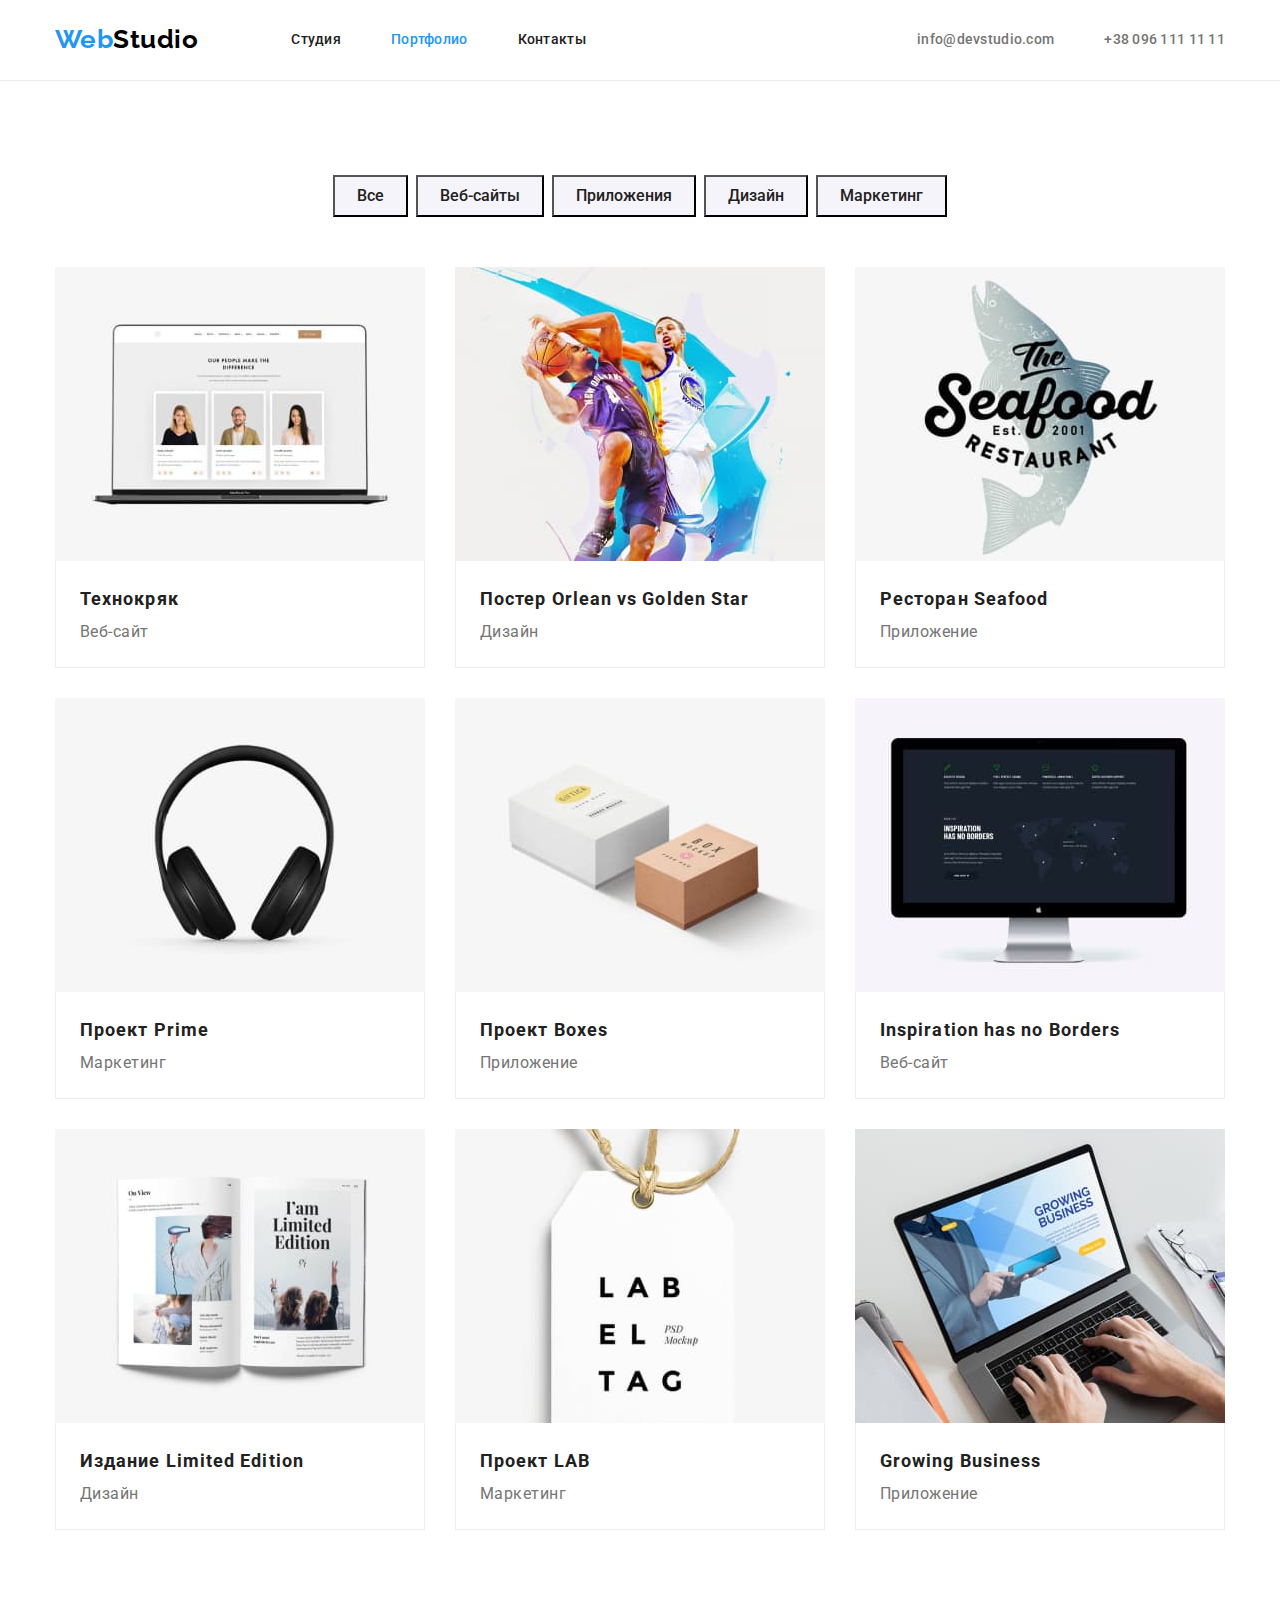
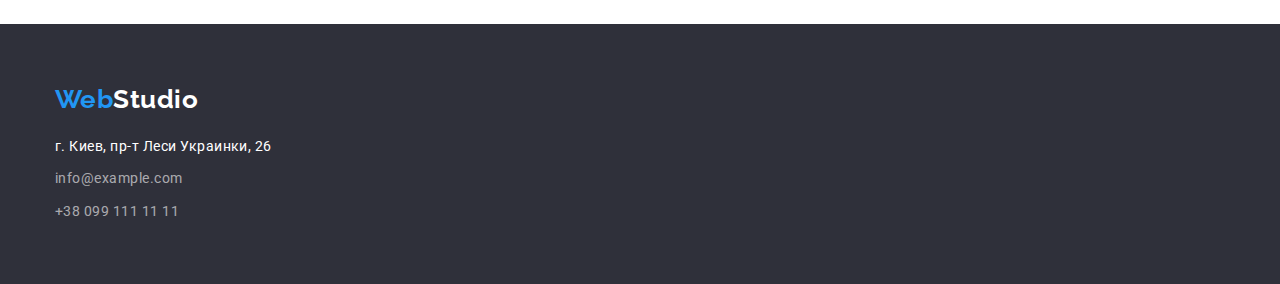
==== portfolio.html @ e8fb50bc "добавляет файлы 3 работы" ====
<!DOCTYPE html>
<html lang="ru">

<head>
    <meta charset="UTF-8">
    <meta http-equiv="X-UA-Compatible" content="IE=edge">
    <meta name="viewport" content="width=device-width, initial-scale=1.0">
    <title>Студия</title>
    <link rel="preconnect" href="https://fonts.googleapis.com">
    <link rel="preconnect" href="https://fonts.gstatic.com" crossorigin>
    <link
        href="https://fonts.googleapis.com/css2?family=Raleway:wght@700&family=Roboto:wght@400;500;700;900&display=swap"
        rel="stylesheet">
    <link rel="stylesheet"
        href="https://cdnjs.cloudflare.com/ajax/libs/modern-normalize/1.1.0/modern-normalize.min.css" />
    <link rel="stylesheet" href="./css/styles.css" />
</head>

<body>
    <header class="header">
        <div class="container header-container">
            <a class="link logo-header" href="./"><span class="accent">Web</span>Studio</a>
            <nav>
                <ul class="list header-nav">
                    <li class="header-item"><a class="link header-link" href="./">Студия</a></li>
                    <li class="header-item"><a class="link header-link current" href="./portfolio.html">Портфолио</a>
                    </li>
                    <li class="header-item"><a class="link header-link" href="">Контакты</a> </li>
                </ul>
            </nav>
            <ul class="list header-contact-list">
                <li class="header-contact-link">
                    <a class="link contact-header" href="mailto:info@devstudio.com">info@devstudio.com</a>
                </li>
                <li class="header-contact-link">
                    <a class="link contact-header" href="tel:+380961111111">+38 096 111 11 11</a>
                </li>
            </ul>
        </div>
    </header>
    <main>
        <section class="section portfolio">
            <div class="container">
                <ul class="list filter">
                    <li class="filter-item">
                        <button class="btn" type="button">Все</button>
                    </li>
                    <li class="filter-item">
                        <button class="btn" type="button">Веб-сайты</button>
                    </li>
                    <li class="filter-item">
                        <button class="btn" type="button">Приложения</button>
                    </li>
                    <li class="filter-item">
                        <button class="btn" type="button">Дизайн</button>
                    </li>
                    <li class="filter-item">
                        <button class="btn" type="button">Маркетинг</button>
                    </li>
                </ul>

                <ul class="list project">
                    <li class="project-item">
                        <a class="link"> <img src="./images/img-port1.jpg" alt="Веб-сайт" width="370" height="294">
                            <div class="card-project">
                                <h2 class="project-title">Технокряк</h2>
                                <p class="project-text">Веб-сайт</p>
                            </div>
                        </a>
                    </li>
                    <li class="project-item">
                        <a class="link"> <img src="./images/img-port2.jpg" alt="Постер" width="370" height="294">
                            <div class="card-project">
                                <h2 class="project-title">Постер <span lang="en">Orlean vs Golden Star</span></h2>
                                <p class="project-text">Дизайн</p>
                            </div>
                        </a>
                    </li>
                    <li class="project-item">
                        <a class="link"> <img src="./images/img-port3.jpg" alt="Приложение для ресторана" width="370"
                                height="294">
                            <div class="card-project">
                                <h2 class="project-title">Ресторан <span lang="en">Seafood</span></h2>
                                <p class="project-text">Приложение</p>
                            </div>
                        </a>
                    </li>
                    <li class="project-item">
                        <a class="link"> <img src="./images/img-port4.jpg" alt="Наушники" width="370" height="294">
                            <div class="card-project">
                                <h2 class="project-title">Проект <span lang="en">Prime</span></h2>
                                <p class="project-text">Маркетинг</p>
                            </div>
                        </a>
                    </li>
                    <li class="project-item">
                        <a class="link"> <img src="./images/img-port5.jpg" alt="Коробочки" width="370" height="294">
                            <div class="card-project">
                                <h2 class="project-title">Проект <span lang="en">Boxes</span></h2>
                                <p class="project-text">Приложение</p>
                            </div>
                        </a>
                    </li>
                    <li class="project-item">
                        <a class="link"> <img src="./images/img-port6.jpg" alt="Веб-сайт" width="370" height="294">
                            <div class="card-project">
                                <h2 class="project-title"><span lang="en">Inspiration has no Borders</span></h2>
                                <p class="project-text">Веб-сайт</p>
                            </div>
                        </a>
                    </li>
                    <li class="project-item">
                        <a class="link"> <img src="./images/img-port7.jpg" alt="Журнал" width="370" height="294">
                            <div class="card-project">
                                <h2 class="project-title">Издание <span lang="en">Limited Edition</span></h2>
                                <p class="project-text">Дизайн</p>
                            </div>
                        </a>
                    </li>
                    <li class="project-item">
                        <a class="link"> <img src="./images/img-port8.jpg" alt="Бирка" width="370" height="294">
                            <div class="card-project">
                                <h2 class="project-title">Проект <span lang="en">LAB</span></h2>
                                <p class="project-text">Маркетинг</p>
                            </div>
                        </a>
                    </li>
                    <li class="project-item">
                        <a class="link"> <img src="./images/img-port9.jpg" alt="Приложение для бизнеса" width="370"
                                height="294">
                            <div class="card-project">
                                <h2 class="project-title"><span lang="en">Growing Business</span></h2>
                                <p class="project-text">Приложение</p>
                            </div>
                        </a>
                    </li>
                </ul>
            </div>
        </section>
    </main>
    <footer class="footer">
        <div class="container">
            <a class="link logo-footer" href="./"><span class="accent">Web</span>Studio</a>
            <address class="address">
                <p class="adds">г. Киев, пр-т Леси Украинки, 26</p>
                <a class="link contact-footer mailto" href="mailto:info@example.com">info@example.com</a>
                <a class="link contact-footer" href="tel:+380991111111">+38 099 111 11 11</a>
            </address>
        </div>
    </footer>

</body>

</html>
---- css/styles.css ----
:root {
  --primary-title-color: #ffffff;
  --secondary-title-color: #212121;
  --primary-text-color: #757575;
  --accent-color: #2196f3;
  --logo-header-color: #000000;
  --background-color: #f5f4fa;
  --background-color-header: #ffffff;
  --background-color-footer: #2f303a;
}


p, h1, h2, h3, h4, h5, h6 {
  margin: 0;
} 

.section {
  padding-top: 94px;
  padding-bottom: 94px;
}

ul {
  margin: 0;
  padding-left: 0;
}

img {
  display: block;
}


body {
  font-family: "Roboto", sans-serif;
  letter-spacing: 0.03em;
  color: var(--primary-text-color);
}

.link {
  text-decoration: none;
}
.list {
  list-style: none;
}

.container {
  width: 1200px;
  margin: 0 auto;
  padding-left: 15px;
  padding-right: 15px;
}

.btn {
  font-family: inherit;
  font-weight: 500;
  font-size: 16px;
  line-height: 1.62;
  text-align: center;
  cursor: pointer;
}

.accent {
  color: var(--accent-color);
}

.secondary-title {
  margin-bottom: 50px;
}

/* ------------HEADER----------- */

.header-container {
  display: flex;
  align-items: center;
  
}

.header-nav {
  display: flex;
}

.header-contact-list {
  display: flex;
  margin-left: auto;
}

.logo-header {
  font-family: Raleway;
  font-weight: 700;
  font-size: 26px;
  line-height: 1.19;
  color: var(--logo-header-color);
  margin-right: 93px;
}

.header-item:not(:last-child) {
  margin-right: 50px;
}

.header-contact-link:not(.header-contact-link:last-child) {
  margin-right: 50px;
}

.header-link {
  font-weight: 500;
  font-size: 14px;
  line-height: 1.14;
  letter-spacing: 0.02em;
  color: var(--secondary-title-color);
}

.contact-header {
  font-weight: 500;
  font-size: 14px;
  line-height: 1.14;
  letter-spacing: 0.02em;
  color: var(--primary-text-color);
}

.header-link:hover,
.header-link:focus,
.contact-header:hover,
.contact-header:focus {
  color: var(--accent-color);
}

.header-link.current {
  color: var(--accent-color);
}

.header {
  background-color: var(--background-color-header);
  padding-top: 24px;
  padding-bottom: 25px;
  border-bottom: 1px solid #ECECEC;
}

/* ------------HERO----------- */

.hero {
  background-color: var(--secondary-title-color);
  padding-top: 200px;
  padding-bottom: 200px;
}

.hero .container {
   text-align: center;
}
.primary-title {
  width: 696px;
  font-weight: 900;
  font-size: 44px;
  line-height: 1.36;
  text-align: center;
  letter-spacing: 0.06em;
  text-transform: uppercase;
  color: var(--primary-title-color);
  margin-left: auto;
  margin-right: auto;
  margin-bottom: 30px;
}

.hero-btn {
  display: inline-block;
  width: 200px;
  height: 50px;
  font-weight: 700;
  font-size: 16px;
  line-height: 1.87;
  align-items: center;
  text-align: center;
  letter-spacing: 0.06em;
  color: var(--primary-title-color);
  background-color: var(--accent-color);
}




/* ------------BENEFITS----------- */

.section.benefits {
  padding-bottom: 47px;
}

.benefits-list {
  display: flex;
}

.benefits-item {
  width: calc(100% / 4 + -30px);
}

.benefits-item:not(:last-child) {
  margin-right: 30px;
}

.benefits-title {
  font-weight: 700;
  font-size: 14px;
  line-height: 1.14;
  text-transform: uppercase;
  color: var(--secondary-title-color);
  margin-bottom: 10px;
}

.benefits-text {
  font-size: 14px;
  line-height: 1.71;
  color: var(--primary-text-color);
}

/* ------------WORK----------- */

.section.work {
  padding-top: 47px;
}

.work-list {
  display: flex;
}


.work-item:not(:last-child) {
  margin-right: 27px;
}


/* ------------TEAM----------- */

.team-list {
  display: flex;
}

.team-item:not(:last-child) {
  margin-right: 30px;
}

.secondary-title {
  font-weight: 700;
  font-size: 36px;
  line-height: 42px;
  text-align: center;
  color: var(--secondary-title-color);
}

.title-name {
  font-weight: 500;
  font-size: 16px;
  line-height: 1.19;
  text-align: center;
  color: var(--secondary-title-color);
  margin-bottom: 10px;
}

.profession {
  font-size: 16px;
  line-height: 1.19;
  text-align: center;
  color: var(--primary-text-color);
}

.team {
  background-color: var(--background-color);
}

.card-photo {
  padding-top: 30px;
  padding-bottom: 30px;
}

/* ------------FOOTER----------- */

.logo-footer {
  display: inline-block;
  font-family: Raleway;
  font-weight: 700;
  font-size: 26px;
  line-height: 1.19;
  color: var(--primary-title-color);
  margin-bottom: 20px;
}

.address {
 display: flex;
  flex-direction: column;
}

.adds {
  font-style: normal;
  font-size: 14px;
  line-height: 1.71;
  color: var(--primary-title-color);
  margin-bottom: 9px;
}

.contact-footer.mailto {
  margin-bottom: 9px;
}

.contact-footer {
  font-style: normal;
  font-size: 14px;
  line-height: 1.71;
  color: rgba(255, 255, 255, 0.6);
}

.contact-footer:hover,
.contact-footer:focus,
.address:hover,
.address:focus {
  color: var(--accent-color);
}

.footer {
  background-color: var(--background-color-footer);
  padding-top: 60px;
  padding-bottom: 60px;
}

/* ------------PORTFOLIO----------- */


.filter {
  display: flex;
  justify-content: center;
  margin-bottom: 50px;
}


.filter-item:not(:last-child) {
  margin-right: 8px;
}

.filter .btn {
  font-weight: 500;
  font-size: 16px;
  line-height: 1.62;
  text-align: center;
  padding: 6px 22px;
  color: var(--secondary-title-color);
  background-color: var(--background-color);
}

.filter .btn:hover,
.filter .btn:focus {
  color: var(--primary-title-color);
  background-color: var(--accent-color);
}

.project {
  display: flex;
  flex-wrap: wrap;
  margin-right: -30px;
  margin-bottom: -30px;
}

.project-item {
  margin-right: 30px;
  margin-bottom: 30px;
}
.project-title {
  font-weight: 700;
  font-size: 18px;
  line-height: 2;
  letter-spacing: 0.06em;
  color: var(--secondary-title-color);
}

.project-text {
  font-size: 16px;
  line-height: 1.87;
  color: var(--primary-text-color);
}

.card-project {
  padding: 20px 24px;
  border-bottom: 1px solid #EEEEEE;
  border-left: 1px solid #EEEEEE;
  border-right: 1px solid #EEEEEE;
}
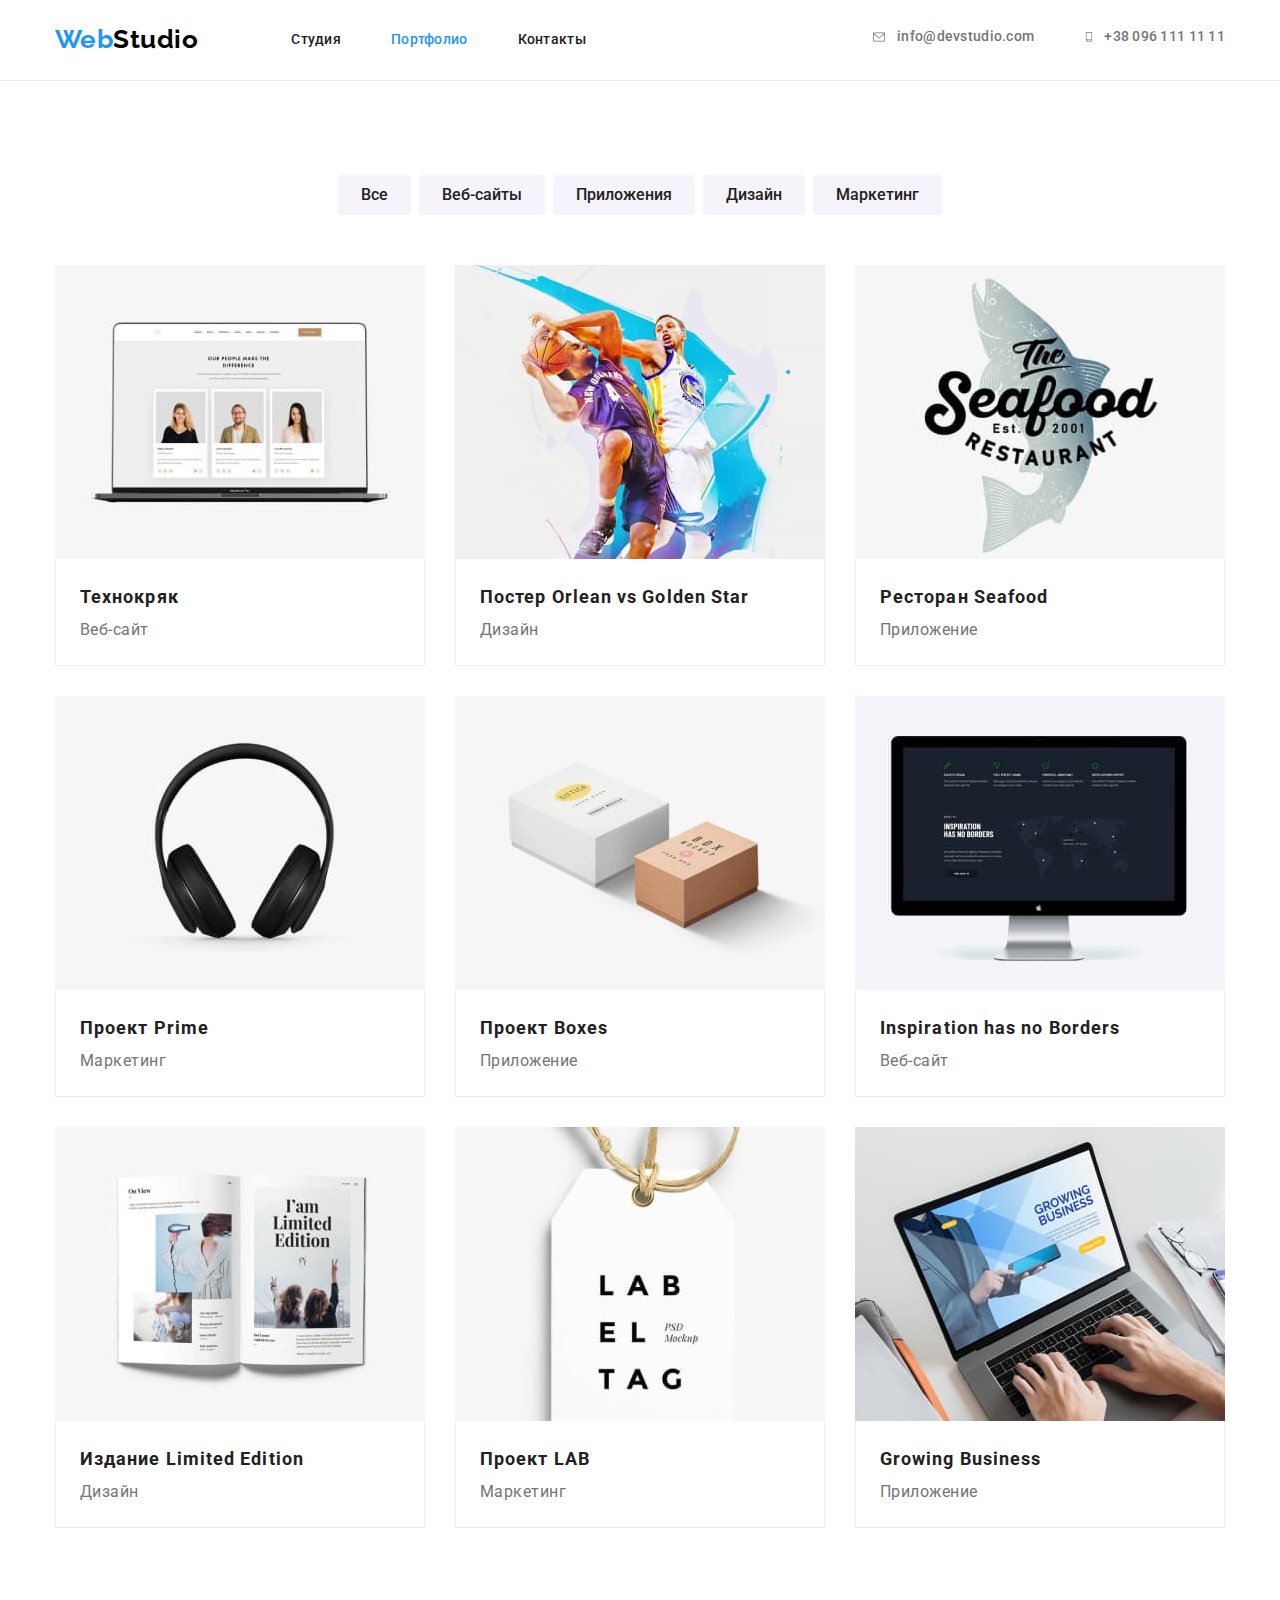
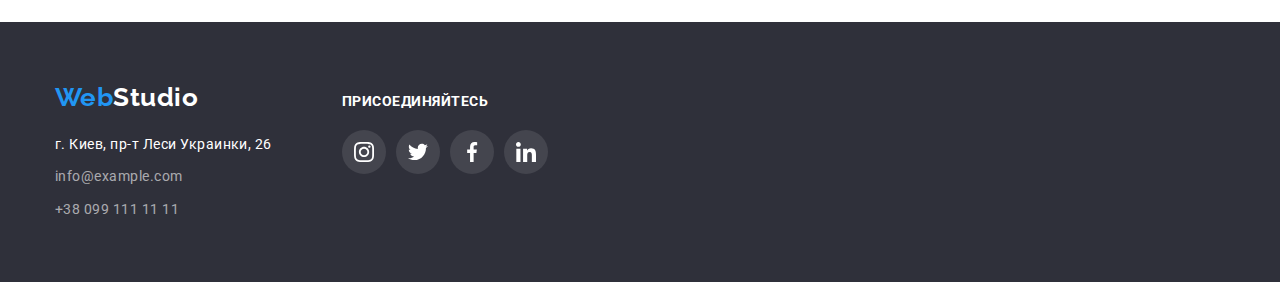
==== commit 4ed45881: "Добавляет свг на стр Портфолио" ====
--- a/portfolio.html
+++ b/portfolio.html
@@ -30,10 +30,18 @@
             </nav>
             <ul class="list header-contact-list">
                 <li class="header-contact-link">
-                    <a class="link contact-header" href="mailto:info@devstudio.com">info@devstudio.com</a>
+                    <a class="link contact-header" href="mailto:info@devstudio.com">
+                        <svg class="icon-header" width="16" height="12">
+                            <use href="./images/sprite.svg#icon-envelope"></use>
+                        </svg>
+                        info@devstudio.com</a>
                 </li>
                 <li class="header-contact-link">
-                    <a class="link contact-header" href="tel:+380961111111">+38 096 111 11 11</a>
+                    <a class="link contact-header" href="tel:+380961111111">
+                        <svg class="icon-header" width="10" height="16">
+                            <use href="./images/sprite.svg#icon-smartphone"></use>
+                        </svg>
+                        +38 096 111 11 11</a>
                 </li>
             </ul>
         </div>
@@ -61,7 +69,7 @@
 
                 <ul class="list project">
                     <li class="project-item">
-                        <a class="link"> <img src="./images/img-port1.jpg" alt="Веб-сайт" width="370" height="294">
+                        <a class="link project-link"> <img src="./images/img-port1.jpg" alt="Веб-сайт" width="370" height="294">
                             <div class="card-project">
                                 <h2 class="project-title">Технокряк</h2>
                                 <p class="project-text">Веб-сайт</p>
@@ -69,7 +77,7 @@
                         </a>
                     </li>
                     <li class="project-item">
-                        <a class="link"> <img src="./images/img-port2.jpg" alt="Постер" width="370" height="294">
+                        <a class="link project-link"> <img src="./images/img-port2.jpg" alt="Постер" width="370" height="294">
                             <div class="card-project">
                                 <h2 class="project-title">Постер <span lang="en">Orlean vs Golden Star</span></h2>
                                 <p class="project-text">Дизайн</p>
@@ -77,7 +85,7 @@
                         </a>
                     </li>
                     <li class="project-item">
-                        <a class="link"> <img src="./images/img-port3.jpg" alt="Приложение для ресторана" width="370"
+                        <a class="link project-link"> <img src="./images/img-port3.jpg" alt="Приложение для ресторана" width="370"
                                 height="294">
                             <div class="card-project">
                                 <h2 class="project-title">Ресторан <span lang="en">Seafood</span></h2>
@@ -86,7 +94,7 @@
                         </a>
                     </li>
                     <li class="project-item">
-                        <a class="link"> <img src="./images/img-port4.jpg" alt="Наушники" width="370" height="294">
+                        <a class="link project-link"> <img src="./images/img-port4.jpg" alt="Наушники" width="370" height="294">
                             <div class="card-project">
                                 <h2 class="project-title">Проект <span lang="en">Prime</span></h2>
                                 <p class="project-text">Маркетинг</p>
@@ -94,7 +102,7 @@
                         </a>
                     </li>
                     <li class="project-item">
-                        <a class="link"> <img src="./images/img-port5.jpg" alt="Коробочки" width="370" height="294">
+                        <a class="link project-link"> <img src="./images/img-port5.jpg" alt="Коробочки" width="370" height="294">
                             <div class="card-project">
                                 <h2 class="project-title">Проект <span lang="en">Boxes</span></h2>
                                 <p class="project-text">Приложение</p>
@@ -102,7 +110,7 @@
                         </a>
                     </li>
                     <li class="project-item">
-                        <a class="link"> <img src="./images/img-port6.jpg" alt="Веб-сайт" width="370" height="294">
+                        <a class="link project-link"> <img src="./images/img-port6.jpg" alt="Веб-сайт" width="370" height="294">
                             <div class="card-project">
                                 <h2 class="project-title"><span lang="en">Inspiration has no Borders</span></h2>
                                 <p class="project-text">Веб-сайт</p>
@@ -110,7 +118,7 @@
                         </a>
                     </li>
                     <li class="project-item">
-                        <a class="link"> <img src="./images/img-port7.jpg" alt="Журнал" width="370" height="294">
+                        <a class="link project-link"> <img src="./images/img-port7.jpg" alt="Журнал" width="370" height="294">
                             <div class="card-project">
                                 <h2 class="project-title">Издание <span lang="en">Limited Edition</span></h2>
                                 <p class="project-text">Дизайн</p>
@@ -118,7 +126,7 @@
                         </a>
                     </li>
                     <li class="project-item">
-                        <a class="link"> <img src="./images/img-port8.jpg" alt="Бирка" width="370" height="294">
+                        <a class="link project-link"> <img src="./images/img-port8.jpg" alt="Бирка" width="370" height="294">
                             <div class="card-project">
                                 <h2 class="project-title">Проект <span lang="en">LAB</span></h2>
                                 <p class="project-text">Маркетинг</p>
@@ -126,7 +134,7 @@
                         </a>
                     </li>
                     <li class="project-item">
-                        <a class="link"> <img src="./images/img-port9.jpg" alt="Приложение для бизнеса" width="370"
+                        <a class="link project-link"> <img src="./images/img-port9.jpg" alt="Приложение для бизнеса" width="370"
                                 height="294">
                             <div class="card-project">
                                 <h2 class="project-title"><span lang="en">Growing Business</span></h2>
@@ -139,13 +147,48 @@
         </section>
     </main>
     <footer class="footer">
-        <div class="container">
+        <div class="container footer-flex">
+            <div class="footer-contact">
             <a class="link logo-footer" href="./"><span class="accent">Web</span>Studio</a>
             <address class="address">
                 <p class="adds">г. Киев, пр-т Леси Украинки, 26</p>
                 <a class="link contact-footer mailto" href="mailto:info@example.com">info@example.com</a>
                 <a class="link contact-footer" href="tel:+380991111111">+38 099 111 11 11</a>
             </address>
+            </div>
+            <div class="footer-social">
+                <p class="footer-text">присоединяйтесь</p>
+                <ul class="footer-social-items social-list list">
+                    <li class="social-item">
+                        <a href="" class="social-link social-link-footer link">
+                            <svg class="social-icon">
+                                <use href="./images/sprite.svg#icon-instagram"></use>
+                            </svg>
+                        </a>
+                    </li>
+                    <li class="social-item">
+                        <a href="" class="social-link social-link-footer link">
+                            <svg class="social-icon">
+                                <use href="./images/sprite.svg#icon-twitter"></use>
+                            </svg>
+                        </a>
+                    </li>
+                    <li class="social-item">
+                        <a href="" class="social-link social-link-footer link">
+                            <svg class="social-icon">
+                                <use href="./images/sprite.svg#icon-facebook"></use>
+                            </svg>
+                        </a>
+                    </li>
+                    <li class="social-item">
+                        <a href="" class="social-link social-link-footer link">
+                            <svg class="social-icon">
+                                <use href="./images/sprite.svg#icon-linkedin"></use>
+                            </svg>
+                        </a>
+                    </li>
+                </ul>
+            </div>
         </div>
     </footer>
 
--- a/css/styles.css
+++ b/css/styles.css
@@ -7,12 +7,18 @@
   --background-color: #f5f4fa;
   --background-color-header: #ffffff;
   --background-color-footer: #2f303a;
-}
-
-
-p, h1, h2, h3, h4, h5, h6 {
+  --color-icon: #afb1b8;
+}
+
+p,
+h1,
+h2,
+h3,
+h4,
+h5,
+h6 {
   margin: 0;
-} 
+}
 
 .section {
   padding-top: 94px;
@@ -27,7 +33,6 @@
 img {
   display: block;
 }
-
 
 body {
   font-family: "Roboto", sans-serif;
@@ -71,7 +76,6 @@
 .header-container {
   display: flex;
   align-items: center;
-  
 }
 
 .header-nav {
@@ -109,6 +113,8 @@
 }
 
 .contact-header {
+  display: inline-flex;
+  align-items: center;
   font-weight: 500;
   font-size: 14px;
   line-height: 1.14;
@@ -131,19 +137,33 @@
   background-color: var(--background-color-header);
   padding-top: 24px;
   padding-bottom: 25px;
-  border-bottom: 1px solid #ECECEC;
-}
-
+  border-bottom: 1px solid #ececec;
+}
+
+.icon-header {
+  margin-right: 10px;
+  fill: currentColor;
+  align-items: center;
+}
 /* ------------HERO----------- */
 
 .hero {
   background-color: var(--secondary-title-color);
+  background-image: linear-gradient(
+      rgba(45, 52, 128, 0.4),
+      rgba(47, 48, 58, 0.4)
+    ),
+    url(../images/main-bg.jpg);
+  background-repeat: no-repeat;
+  background-position: center;
+  background-size: cover;
   padding-top: 200px;
   padding-bottom: 200px;
+  width: 1600px;
 }
 
 .hero .container {
-   text-align: center;
+  text-align: center;
 }
 .primary-title {
   width: 696px;
@@ -171,10 +191,8 @@
   letter-spacing: 0.06em;
   color: var(--primary-title-color);
   background-color: var(--accent-color);
-}
-
-
-
+  border-radius: 4px;
+}
 
 /* ------------BENEFITS----------- */
 
@@ -209,6 +227,21 @@
   color: var(--primary-text-color);
 }
 
+.benefits-icon-box {
+  width: 270px;
+  height: 120px;
+  background-color: var(--background-color);
+  display: flex;
+  align-items: center;
+  justify-content: center;
+  margin-bottom: 30px;
+}
+
+.benefits-icon {
+  width: 70px;
+  height: 70px;
+}
+
 /* ------------WORK----------- */
 
 .section.work {
@@ -219,16 +252,20 @@
   display: flex;
 }
 
-
 .work-item:not(:last-child) {
   margin-right: 27px;
 }
 
-
 /* ------------TEAM----------- */
 
 .team-list {
   display: flex;
+}
+
+.team-item {
+  box-shadow: 0px 1px 3px rgba(0, 0, 0, 0.12), 0px 1px 1px rgba(0, 0, 0, 0.14),
+    0px 2px 1px rgba(0, 0, 0, 0.2);
+  border-radius: 0px 0px 4px 4px;
 }
 
 .team-item:not(:last-child) {
@@ -266,9 +303,98 @@
 .card-photo {
   padding-top: 30px;
   padding-bottom: 30px;
-}
-
+  background-color: #fff;
+}
+
+.social-list {
+  display: flex;
+  justify-content: center;
+}
+
+.social-item {
+  width: 44px;
+  height: 44px;
+}
+
+.social-item + .social-item {
+  margin-left: 10px;
+}
+
+.social-link {
+  width: 100%;
+  height: 100%;
+  background-color: inherit;
+  display: flex;
+  align-items: center;
+  justify-content: center;
+  border-radius: 50%;
+}
+
+.social-link:hover,
+.social-link:focus {
+  background-color: var(--accent-color);
+}
+
+.social-link:hover .social-icon,
+.social-link:focus .social-icon {
+  fill: #fff;
+}
+
+.social-icon {
+  width: 20px;
+  height: 20px;
+  fill: var(--color-icon);
+}
+
+/* ------------CLIENTS----------- */
+
+.clients-list {
+  display: flex;
+  padding: 0;
+  margin: 0;
+  list-style: none;
+  justify-content: space-between;
+  align-items: center;
+}
+
+.client-item {
+  width: 170px;
+  height: 90px;
+}
+
+.client-item:not(:last-child) {
+  margin-right: 30px;
+}
+
+.client-link {
+  width: 170px;
+  height: 90px;
+  display: block;
+  border: 1px solid #afb1b8;
+  color: #afb1b8;
+  background-color: #fff;
+  padding: 16px 32px;
+}
+
+.client-link:hover,
+.client-link:focus {
+  color: var(--accent-color);
+  border-color: var(--accent-color);
+}
+
+.client-icon {
+  fill: var(--color-icon);
+}
+
+.client-icon:hover,
+.client-icon:focus {
+  fill: var(--accent-color);
+}
 /* ------------FOOTER----------- */
+
+.footer-flex {
+  display: flex;
+}
 
 .logo-footer {
   display: inline-block;
@@ -281,7 +407,7 @@
 }
 
 .address {
- display: flex;
+  display: flex;
   flex-direction: column;
 }
 
@@ -311,21 +437,46 @@
   color: var(--accent-color);
 }
 
+.footer-social-items {
+  flex-direction: row;
+  justify-content: center;
+}
+
+.footer-social {
+  margin-left: 70px;
+}
+
+.footer-text {
+  font-weight: 700;
+  font-size: 14px;
+  line-height: 1.14;
+  text-transform: uppercase;
+  margin-bottom: 20px;
+  padding-top: 12px;
+  color: var(--primary-title-color);
+}
+
 .footer {
   background-color: var(--background-color-footer);
   padding-top: 60px;
   padding-bottom: 60px;
 }
 
+.social-link-footer {
+  background: rgba(255, 255, 255, 0.1);
+}
+
+.social-link-footer .social-icon {
+  fill: var(--primary-title-color);
+}
+
 /* ------------PORTFOLIO----------- */
-
 
 .filter {
   display: flex;
   justify-content: center;
   margin-bottom: 50px;
 }
-
 
 .filter-item:not(:last-child) {
   margin-right: 8px;
@@ -339,12 +490,16 @@
   padding: 6px 22px;
   color: var(--secondary-title-color);
   background-color: var(--background-color);
+  border-radius: 4px;
+  border: 1px solid transparent;
 }
 
 .filter .btn:hover,
 .filter .btn:focus {
   color: var(--primary-title-color);
   background-color: var(--accent-color);
+  box-shadow: 0px 3px 1px rgba(0, 0, 0, 0.1), 0px 1px 2px rgba(0, 0, 0, 0.08),
+    0px 2px 2px rgba(0, 0, 0, 0.12);
 }
 
 .project {
@@ -374,7 +529,13 @@
 
 .card-project {
   padding: 20px 24px;
-  border-bottom: 1px solid #EEEEEE;
-  border-left: 1px solid #EEEEEE;
-  border-right: 1px solid #EEEEEE;
-}
+  border-bottom: 1px solid #eeeeee;
+  border-left: 1px solid #eeeeee;
+  border-right: 1px solid #eeeeee;
+}
+
+.project-item:hover,
+.project-item:focus {
+  box-shadow: 0px 1px 1px rgba(0, 0, 0, 0.12), 0px 4px 4px rgba(0, 0, 0, 0.06),
+    1px 4px 6px rgba(0, 0, 0, 0.16);
+}
